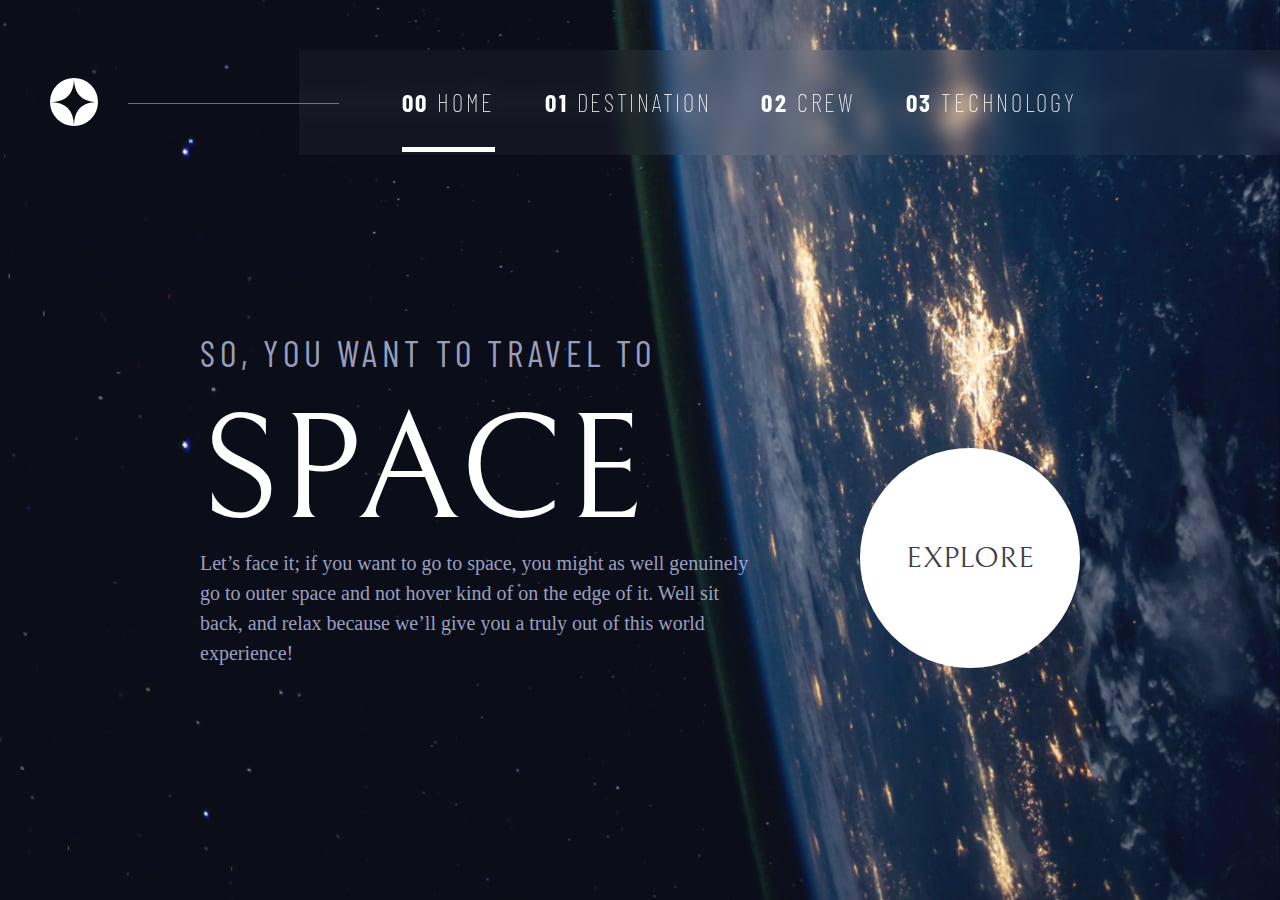
==== index.html @ 1cdf04bd "first commit" ====
<!DOCTYPE html>
<html lang="en">
  <head>
    <meta charset="UTF-8" />
    <meta name="viewport" content="width=device-width, initial-scale=1.0" />
    <link rel="preconnect" href="https://fonts.googleapis.com" />
    <link rel="preconnect" href="https://fonts.gstatic.com" crossorigin />
    <link
      href="https://fonts.googleapis.com/css2?family=Barlow+Condensed:wght@200;300;400&family=Bellefair&display=swap"
      rel="stylesheet"
    />
    <link
      rel="icon"
      type="image/png"
      sizes="32x32"
      href="./assets/favicon-32x32.png"
    />
    <link rel="stylesheet" href="Sass/main.css" />

    <title>Frontend Mentor | Space tourism website</title>
  </head>
  <body>
    <div class="container-wrapper">
      <div class="container-home">
        <nav class="navbar">
          <div class="btn-ham"></div>
          <div class="navbar__logo">
            <img src="images/logo.svg" alt="" />
          </div>
          <div class="navbar__items">
            <ul class="navbar__ul">
              <li class="navbar__item">
                <a class="navbar__link link" href="index.html"
                  ><span>00</span> Home</a
                >
              </li>
              <li class="navbar__item">
                <a class="navbar__link link" href="destination-moon.html">
                  <span>01</span> Destination</a
                >
              </li>
              <li class="navbar__item">
                <a class="navbar__link link" href="crew-commander.html">
                  <span>02</span> Crew</a
                >
              </li>
              <li class="navbar__item">
                <a class="navbar__link link" href="technology-vehicle.html">
                  <span>03</span> Technology</a
                >
              </li>
            </ul>
          </div>
        </nav>
        <div class="home-main">
          <div class="home-main__description">
            <p class="heading-5">So, you want to travel to</p>
            <p class="heading-1">Space</p>
            <p class="para">
              Let’s face it; if you want to go to space, you might as well
              genuinely go to outer space and not hover kind of on the edge of
              it. Well sit back, and relax because we’ll give you a truly out of
              this world experience!
            </p>
          </div>
          <div class="container-explore">
            <div class="explore-btn"><button>EXPLORE</button></div>
          </div>
        </div>
      </div>
    </div>
    <script src="app.js"></script>
    <script src="home.js"></script>
  </body>
</html>
---- Sass/main.css ----
.white-line {
  position: relative;
  top: 0;
  left: 0;
  transform: translateY(-3.5rem);
  width: 100%;
}
@media (max-width: 40.5em) {
  .white-line {
    position: absolute;
    top: 0;
    left: 0;
    width: 100%;
  }
}
.white-line ::before {
  position: absolute;
  content: "";
  background-color: white;
  width: 100%;
  height: 0.5rem;
  bottom: -3.5rem;
}
@media (max-width: 75em) {
  .white-line ::before {
    bottom: -4.5rem;
  }
}
@media (max-width: 40.5em) {
  .white-line ::before {
    bottom: -1.2rem;
  }
}

.white-line-p {
  position: absolute;
  transform: translateY(-3.5rem);
  width: 100%;
}
.white-line-p::after {
  top: 133%;
  left: 0;
  position: absolute;
  content: "";
  background-color: white;
  width: 100%;
  height: 0.2rem;
}

.white-circle {
  color: black !important;
  background-color: white;
}

@-webkit-keyframes slider {
  0% {
    width: 0%;
  }
  100% {
    width: 70%;
  }
}

@keyframes slider {
  0% {
    width: 0%;
  }
  100% {
    width: 70%;
  }
}
*,
*::after,
*::before {
  margin: 0;
  padding: 0;
  box-sizing: inherit;
}

html {
  font-size: 62.5%;
}
@media (max-width: 75em) {
  html {
    font-size: 56.25%;
  }
}
@media (max-width: 56.25em) {
  html {
    font-size: 50%;
  }
}

body {
  box-sizing: border-box;
  height: 100%;
}

.container-destination,
.container-crew,
.container-technology,
.container-home {
  padding-top: 5rem;
}
body {
  /* font-size: 16px; */
  line-height: 1;
  color: #0b0d17;
  box-sizing: border-box;
}

.heading-1 {
  font-size: 15rem;
  font-family: "Bellefair", serif;
  color: #ffffff;
  text-transform: uppercase;
  letter-spacing: unset;
}
@media (max-width: 56.25em) {
  .heading-1 {
    font-size: 18rem;
    letter-spacing: unset;
  }
}
@media (max-width: 75em) {
  .heading-1 {
    font-size: 20rem;
    letter-spacing: unset;
  }
}
@media (max-width: 40.5em) {
  .heading-1 {
    font-size: 10rem;
    max-width: 100%;
    letter-spacing: 1rem;
  }
}

.heading-2 {
  font-size: 10rem;
  font-family: "Bellefair", serif;
  color: #ffffff;
}

.heading-3 {
  font-size: 5rem;
  font-family: "Bellefair", serif;
  text-transform: uppercase;
  color: #ffffff;
  margin-bottom: 3rem;
}
@media (max-width: 40.5em) {
  .heading-3 {
    font-size: 4rem;
  }
}

.heading-4 {
  font-size: 3rem;
  font-family: "Bellefair", serif;
  text-transform: uppercase;
  padding-bottom: 2rem;
  color: rgba(255, 255, 255, 0.397);
}

.heading-5 {
  font-size: 3.6rem;
  font-family: "Barlow Condensed", sans-serif;
  letter-spacing: 4.75px;
  text-transform: uppercase;
  color: #d0d6f9be;
}

.destination,
.meet-crew,
.meet-technology {
  color: white;
  font-size: 2.8rem;
  margin-bottom: 10rem;
}
.destination span,
.meet-crew span,
.meet-technology span {
  color: rgba(255, 255, 255, 0.514);
  font-family: "Barlow Condensed", sans-serif;
  margin-right: 2rem;
}
@media (max-width: 40.5em) {
  .destination,
.meet-crew,
.meet-technology {
    font-size: 2.4rem;
  }
}

.para {
  font-size: 2rem;
  color: #d0d6f9be;
  font-weight: 300;
  line-height: 2.1rem;
}

.crew__description--bio {
  font-size: 2rem;
  color: #d0d6f9;
  font-weight: 300;
  line-height: 2.1rem;
  max-width: 100%;
  margin-bottom: 7rem;
  text-align: center;
}
@media (max-width: 40.5em) {
  .crew__description--bio {
    line-height: 1rem;
  }
}

.planet__para {
  font-size: 1.8rem;
  color: #d0d6f9;
  font-weight: 300;
  line-height: 2.1rem;
  max-width: 40rem;
  padding-bottom: 4rem;
  border-bottom: 1px solid rgba(255, 255, 255, 0.377);
}
@media (max-width: 75em) {
  .planet__para {
    max-width: 70%;
    text-align: center;
    letter-spacing: 1px;
  }
}
@media (max-width: 40.5em) {
  .planet__para {
    line-height: 2.5rem;
    font-weight: 200;
    max-width: 80%;
  }
}

.destination {
  text-transform: uppercase;
}

.sub-heading-1 {
  font-size: 2.6rem;
  font-family: "Bellefair", serif;
  text-transform: uppercase;
  color: #ffffff;
}
@media (max-width: 40.5em) {
  .sub-heading-1 {
    font-size: 3rem;
    letter-spacing: 0.1rem;
  }
}

.sub-heading-2 {
  letter-spacing: 2.35px;
  font-size: 1.2rem;
  font-family: "Bellefair", serif;
  text-transform: uppercase;
  color: #d0d6f9;
  margin-bottom: 1rem;
}

.link {
  font-family: "Barlow Condensed", sans-serif;
  font-size: 1.6rem;
  letter-spacing: 2.7px;
  text-transform: uppercase;
}

@media only screen and (min-width: 1800px) {
  html {
    font-size: 80%;
  }
}
@media only screen and (min-width: 2000px) {
  html {
    font-size: 90%;
  }
}
.btn-ham {
  display: none;
}

.navbar {
  width: 100vw;
  display: flex;
  justify-content: space-between;
  align-items: center;
  padding-left: 5rem;
  position: relative;
}
@media (max-width: 75em) {
  .navbar {
    padding-left: 4rem;
    margin-top: -5rem;
  }
}
.navbar::before {
  content: "";
  position: absolute;
  width: 80vw;
  height: 1px;
  top: 50%;
  left: 10vw;
  background-color: rgba(255, 255, 255, 0.397);
}
@media (max-width: 75em) {
  .navbar::before {
    display: none;
  }
}
.navbar__ul {
  position: relative;
  display: flex;
  height: 100%;
  padding: 4rem 12vw 4rem 8vw;
  background-color: rgba(255, 255, 255, 0.034);
  background-blend-mode: overlay;
  -webkit-backdrop-filter: blur(10px);
          backdrop-filter: blur(10px);
}
@media (max-width: 75em) {
  .navbar__ul {
    padding: 5rem 0vw 5rem 5vw;
  }
}
.navbar__ul::after {
  content: "";
  position: absolute;
  width: 4rem;
  height: 1px;
  top: 50%;
  left: 0;
  background-color: rgba(255, 255, 255, 0.397);
}
@media (max-width: 75em) {
  .navbar__ul::after {
    display: none;
  }
}
.navbar__item {
  list-style-type: none;
  margin-right: 5rem;
}
.navbar__link {
  position: relative;
  font-size: 2.5rem;
  color: #ffffff;
  text-decoration: none;
  font-weight: 100;
  font-family: "Barlow Condensed", sans-serif;
}
@media (max-width: 75em) {
  .navbar__link {
    font-size: 2.5rem;
    position: relative;
  }
}
.navbar__link::before {
  position: absolute;
  content: "";
  background-color: white;
  width: 100%;
  transform: scaleX(0);
  height: 0.5rem;
  bottom: -3.5rem;
  transform-origin: right;
  transition: transform 0.25s ease-in;
}
@media (max-width: 75em) {
  .navbar__link::before {
    bottom: -4.2rem;
  }
}
@media (max-width: 40.5em) {
  .navbar__link::before {
    bottom: -1.2rem;
  }
}
.navbar__link:hover::before {
  transform: scaleX(1);
  transform-origin: left;
}
.navbar__link span {
  display: inline-block;
  font-weight: bold;
  margin-right: 0.05rem;
}
@media (max-width: 75em) {
  .navbar__link span {
    position: absolute;
    width: 100%;
    left: 0%;
    color: transparent;
    margin-right: 0rem;
  }
}
@media (max-width: 40.5em) {
  .navbar .navbar {
    overflow-x: hidden;
    position: relative;
    z-index: 100;
    width: 100vw;
    height: 5rem;
    display: flex;
    justify-content: space-between;
    background-color: red;
  }
  .navbar .navbar__ul {
    display: none;
    position: relative;
    z-index: 100;
    flex-direction: column;
    transition: all 0.8s;
  }
  .navbar .navbar__items {
    display: none;
    position: absolute;
    top: 0;
    right: 0;
    height: 100vh;
    transform: translateX(100%);
    transition: all 0.8s;
    z-index: 100;
  }
  .navbar .navbar__item {
    margin-left: 3rem;
    margin-top: 4.5rem;
  }
  .navbar .navbar__item:first-child {
    margin-top: 12rem;
  }
  .navbar .navbar__item span {
    position: unset;
    display: inline;
    font-weight: bold;
    margin-right: 0.5rem;
    color: white;
  }
  .navbar .navbar__link {
    letter-spacing: 5px;
    font-size: 2.3rem;
  }
  .navbar .navbar__logo {
    margin-top: 3rem;
  }
  .navbar .navbar__ul.show {
    display: flex;
    width: 70vw;
    transition: all 0.8s;
  }
  .navbar .navbar__items.show {
    display: unset;
    width: 70vw;
    -webkit-animation: slider 0.5s;
            animation: slider 0.5s;
    overflow-x: hidden;
  }
  .navbar .btn-ham {
    width: 4rem;
    height: 5px;
    background-color: white;
    order: 1;
    margin-right: 5rem;
    margin-top: 2rem;
    position: relative;
    cursor: pointer;
    z-index: 200;
    display: unset;
  }
  .navbar .btn-ham::before {
    position: absolute;
    content: "";
    width: 100%;
    height: 5px;
    background-color: white;
    transform: translateY(-1.3rem);
  }
  .navbar .btn-ham::after {
    position: absolute;
    content: "";
    width: 100%;
    height: 5px;
    background-color: white;
    transform: translateY(1.3rem);
  }
  .navbar .btn-ham.close {
    width: 4rem;
    height: 5px;
    background-color: transparent;
    order: 1;
    margin-right: 5rem;
    margin-top: 3.8rem;
    position: relative;
    cursor: pointer;
    z-index: 200;
    display: unset;
  }
  .navbar .btn-ham.close::before {
    position: absolute;
    content: "";
    width: 100%;
    height: 5px;
    background-color: white;
    transform: translateY(-1.3rem) rotate(45deg);
    transition: all 0.3s;
  }
  .navbar .btn-ham.close::after {
    position: absolute;
    content: "";
    width: 100%;
    height: 5px;
    background-color: white;
    transform: translateY(-1.3rem) rotate(-45deg);
    transition: all 0.3s;
  }
}

@media only screen and (min-width: 1800px) {
  .navbar__link,
.link {
    position: relative;
    font-size: 2rem;
    color: #ffffff;
    text-decoration: none;
    font-weight: 100;
    font-family: "Barlow Condensed", sans-serif;
  }
}
.container-crew {
  background: url(/images/background-crew-desktop.jpg);
  height: 100vh;
  margin: 0 auto;
  background-repeat: no-repeat;
  background-size: cover;
  background-position: top;
  overflow-y: hidden;
}
@media (max-width: 75em) {
  .container-crew {
    background: url(/images/background-crew-tablet.jpg);
    background-repeat: no-repeat;
    background-size: cover;
    height: 100%;
    overflow-y: unset;
  }
}
@media (max-width: 56.25em) {
  .container-crew {
    height: 100%;
    background: url(/images/background-crew-tablet.jpg);
    background-repeat: no-repeat;
    background-size: cover;
  }
}
@media (max-width: 40.5em) {
  .container-crew {
    height: 100%;
    overflow-y: hidden;
    background: url(/images/background-crew-mobile.jpg);
    background-repeat: no-repeat;
    background-size: cover;
    overflow-y: scroll;
  }
}

.meet-crew {
  display: none;
}

@media (min-width: 75.5em) {
  .meet-crew {
    display: unset;
  }
}
@media (max-width: 56.25em) {
  .meet-crew {
    display: none;
  }
}
@media (max-width: 40.5em) {
  .meet-crew {
    display: none;
  }
}

.meet-crew-phone {
  order: -3;
}
@media (min-width: 75.5em) {
  .meet-crew-phone {
    display: none;
  }
}
@media (max-width: 75em) {
  .meet-crew-phone {
    text-align: left;
    width: 120%;
    color: white;
    font-size: 2.8rem;
  }
  .meet-crew-phone span {
    color: rgba(255, 255, 255, 0.514);
    font-family: "Barlow Condensed", sans-serif;
    margin-right: 2rem;
  }
}
@media (max-width: 56.25em) {
  .meet-crew-phone {
    text-align: left;
    width: 120%;
    color: white;
    font-size: 2.8rem;
  }
  .meet-crew-phone span {
    color: rgba(255, 255, 255, 0.514);
    font-family: "Barlow Condensed", sans-serif;
    margin-right: 2rem;
  }
}
@media (max-width: 40.5em) {
  .meet-crew-phone {
    font-size: 2.6rem;
    text-align: center;
    color: white;
    margin-top: -5rem;
  }
  .meet-crew-phone span {
    color: #7e7a7a;
  }
}

.crew {
  margin: 6rem 17rem 0rem 17rem;
  display: flex;
  gap: 15rem;
  height: 75vh;
}
@media (max-width: 75em) {
  .crew {
    flex-direction: column;
    margin-top: 8rem;
    height: 50%;
    align-items: center;
    text-align: center;
  }
}
@media (max-width: 56.25em) {
  .crew {
    flex-direction: column;
    margin-top: 8rem;
    height: 50%;
    align-items: center;
    text-align: center;
    height: 80vh;
  }
}
@media (max-width: 40.5em) {
  .crew {
    margin: 10rem 0rem 0rem 0rem;
    gap: 5rem;
  }
}
.crew__container {
  display: flex;
  flex-direction: column;
  max-width: 50rem;
}
@media (max-width: 75em) {
  .crew__container {
    max-width: 60rem;
    display: flex;
    flex-direction: column;
    justify-content: center;
    align-items: center;
  }
}
@media (max-width: 40.5em) {
  .crew__container {
    max-width: 80%;
  }
}
.crew__descripiton--title {
  padding-bottom: 5rem;
}
@media (max-width: 40.5em) {
  .crew__descripiton {
    max-width: 80%;
  }
}
@media (max-width: 75em) {
  .crew__image {
    height: 100%;
    width: 50rem;
  }
}
@media (max-width: 56.25em) {
  .crew__image {
    height: 100%;
    width: 70%;
    color: red;
  }
}
@media (max-width: 40.5em) {
  .crew__image {
    height: 100%;
    max-width: 45rem;
    order: -1;
  }
}
.crew__image img {
  height: 100%;
  width: 500px;
}
@media (max-width: 56.25em) {
  .crew__image img {
    width: 100%;
    height: 120%;
  }
}
@media (max-width: 40.5em) {
  .crew__image img {
    width: 100%;
    height: 100%;
  }
}
@media (max-width: 40.5em) {
  .crew__image {
    max-height: 120%;
    width: 90%;
    margin-bottom: 0rem;
    border-bottom: 0.1px solid rgba(255, 255, 255, 0.171);
  }
}
.crew__switch {
  display: flex;
}
@media (max-width: 40.5em) {
  .crew__switch {
    order: -1;
    margin-bottom: 4rem;
  }
}
.crew__switch--list {
  display: flex;
  list-style: none;
}
.crew__switch--item {
  margin-right: 1.8rem;
  width: 1.5rem;
  height: 1.5rem;
  position: relative;
}
.crew__switch--link {
  background-color: white;
  position: absolute;
  left: 50%;
  top: 50%;
  transform: translate(-50%, -50%);
  padding: 0.3rem;
  width: 100%;
  height: 100%;
  background-color: rgba(255, 255, 255, 0.281);
  border-radius: 50%;
}
.crew__switch--link:hover {
  background-color: white;
  transition: all 0.4s;
}

.white-link {
  background-color: white;
  width: 120%;
  height: 120%;
}

.container-destination {
  background: url(/images/background-destination-desktop.jpg);
  height: 100vh;
  margin: 0 auto;
  background-repeat: no-repeat;
  background-size: cover;
}
@media (max-width: 75em) {
  .container-destination {
    background: url(/images/background-destination-tablet.jpg);
    background-repeat: no-repeat;
    background-size: cover;
    height: 100%;
  }
}
@media (max-width: 56.25em) {
  .container-destination {
    background: url(/images/background-destination-tablet.jpg);
    background-repeat: no-repeat;
    background-size: cover;
    height: 100%;
  }
}
@media (max-width: 40.5em) {
  .container-destination {
    height: auto;
    overflow-y: hidden;
    background: url(/images/background-destination-mobile.jpg);
    background-repeat: no-repeat;
    background-size: cover;
    overflow-y: scroll;
  }
}

.planet__header {
  margin-left: 17rem;
  margin-top: 6rem;
}
@media (max-width: 75em) {
  .planet__header {
    margin-left: 5rem;
  }
}
@media (max-width: 40.5em) {
  .planet__header {
    display: flex;
    margin-left: 0;
    justify-content: center;
  }
}

.planet {
  display: flex;
  justify-content: center;
  gap: 18rem;
}
@media (max-width: 75em) {
  .planet {
    flex-direction: column;
    gap: 10rem;
    align-items: center;
  }
}
@media (max-width: 75em) {
  .planet__img {
    width: 40%;
  }
}
.planet__img img {
  width: 110%;
  height: auto;
}
@media (max-width: 75em) {
  .planet__img img {
    width: 100%;
  }
}
.planet__description {
  max-width: 50rem;
}
@media (max-width: 75em) {
  .planet__description {
    min-width: 100%;
    display: flex;
    flex-direction: column;
    align-items: center;
    justify-content: center;
    gap: 2rem;
  }
}
.planet__list {
  display: flex;
  margin-bottom: 2.7rem;
}
.planet__ul {
  position: relative;
  display: flex;
}
.planet__item {
  list-style-type: none;
  margin-right: 2.2rem;
}
.planet__link {
  position: relative;
  font-size: 2rem;
  color: #d0d6f9;
  text-decoration: none;
  font-weight: 100;
  font-family: "Barlow Condensed", sans-serif;
}
.planet__link:hover {
  color: #ffffff;
}
.planet__link::before {
  position: absolute;
  content: "";
  background-color: #ffffff;
  width: 100%;
  transform: scaleX(0);
  height: 0.2rem;
  bottom: -1rem;
  transform-origin: right;
  transition: transform 0.25s ease-in;
}
.planet__link:hover::before {
  transform: scaleX(1);
  transform-origin: left;
}
.planet__data {
  margin-top: 2rem;
  display: flex;
}
@media (max-width: 75em) {
  .planet__data {
    gap: 20vw;
    margin-bottom: 12rem;
  }
}
.planet__data--distance {
  margin-right: 4rem;
}
@media (max-width: 40.5em) {
  .planet__data {
    flex-direction: column;
    gap: 10vw;
    margin-bottom: 5rem;
    justify-content: center;
    text-align: center;
  }
  .planet__data--distance {
    margin-right: 0rem;
  }
}

.container-home {
  background: url(/images/background-home-desktop.jpg);
  height: 100vh;
  margin: 0 auto;
  background-repeat: no-repeat;
  background-size: cover;
  background-position: right;
}
@media (max-width: 75em) {
  .container-home {
    background: url(/images/background-home-tablet.jpg);
    background-repeat: no-repeat;
    background-size: cover;
    background-position: center;
    height: 100vh;
  }
}
@media (max-width: 56.25em) {
  .container-home {
    background: url(/images/background-home-tablet.jpg);
    background-repeat: no-repeat;
    background-size: cover;
    background-position: center;
    height: 100vh;
  }
}
@media (max-width: 40.5em) {
  .container-home {
    height: 100vh;
    overflow-y: hidden;
    background: url(/images/background-home-mobile.jpg);
    background-repeat: no-repeat;
    background-size: cover;
    overflow-y: scroll;
  }
}

.home-main {
  margin: 20vh 20rem 0vh 20rem;
  display: flex;
  align-items: flex-end;
  justify-content: space-between;
}
@media (max-width: 75em) {
  .home-main {
    flex-direction: column;
    margin: 0rem 0rem 0rem 0rem;
    text-align: center;
    justify-content: center;
    align-items: center;
  }
}
@media (max-width: 40.5em) {
  .home-main {
    flex-direction: column;
    margin: 8rem 0rem 4rem 0rem;
    text-align: center;
    justify-content: center;
    align-items: center;
  }
}
.home-main__description {
  max-width: 55rem;
}
@media (max-width: 75em) {
  .home-main__description {
    margin-bottom: 6rem;
  }
}
@media (max-width: 75em) {
  .home-main__description {
    min-width: 37rem;
    max-width: 80%;
  }
}
.home-main .heading-5 {
  margin-bottom: 2.7rem;
}
@media (max-width: 75em) {
  .home-main .heading-5 {
    padding-top: 4rem;
  }
}
@media (max-width: 56.25em) {
  .home-main .heading-5 {
    font-size: 3.2rem;
    padding-top: 10rem;
  }
}
.home-main .para {
  line-height: 30px;
  font-size: 2rem;
  font-weight: 300;
}

.container-technology {
  background: url(/images/background-technology-desktop.jpg);
  height: 100vh;
  margin: 0 auto;
  background-repeat: no-repeat;
  background-size: cover;
  background-position: top;
  overflow-y: hidden;
}
@media (max-width: 75em) {
  .container-technology {
    background: url(/images/background-technology-tablet.jpg);
    background-repeat: no-repeat;
    background-size: cover;
    height: 100%;
    overflow-y: scroll;
  }
}
@media (max-width: 56.25em) {
  .container-technology {
    background: url(/images/background-technology-tablet.jpg);
    background-repeat: no-repeat;
    background-size: cover;
    height: 100vh;
    overflow-y: scroll;
  }
}
@media (max-width: 40.5em) {
  .container-technology {
    background: url(/images/background-technology-mobile.jpg);
  }
}

.meet-technology {
  margin: 5rem 0rem 5rem 15rem;
}
@media (max-width: 75em) {
  .meet-technology {
    margin-left: 4.5rem;
  }
}
@media (max-width: 40.5em) {
  .meet-technology {
    width: 100%;
    text-align: center;
    margin-left: 0rem;
  }
}

.technology__right {
  display: flex;
  gap: 8rem;
}
@media (max-width: 75em) {
  .technology__right {
    flex-direction: column;
    gap: 2rem;
  }
}

.technology__showcase {
  display: flex;
  justify-content: space-between;
  margin-left: 15rem;
  gap: 8rem;
}
@media (max-width: 75em) {
  .technology__showcase {
    flex-direction: column;
    flex-direction: column-reverse;
    margin-left: 0rem;
    margin-top: 15rem;
    align-items: center;
    margin-bottom: 7rem;
  }
}
@media (max-width: 75em) {
  .technology__showcase--ul {
    display: flex;
    align-items: center;
    justify-content: center;
    gap: 2rem;
    margin-top: -10rem;
  }
}
.technology__showcase--item {
  width: 8.5rem;
  height: 8.5rem;
  list-style-type: none;
  margin-bottom: 3rem;
}
.technology__showcase--link {
  display: flex;
  color: white;
  border: 0.5px solid white;
  font-size: 5rem;
  width: 100%;
  height: 100%;
  border-radius: 50%;
  text-align: center;
  justify-content: center;
  align-items: center;
  text-decoration: none;
}
.technology__showcase--link:hover {
  color: black;
  background-color: white;
}
.technology__showcase--description {
  max-width: 45rem;
}
@media (max-width: 75em) {
  .technology__showcase--description {
    text-align: center;
    max-width: 55rem;
  }
}
.technology__showcase--image-1 {
  height: 50rem;
  width: 50rem;
  -o-object-fit: cover;
     object-fit: cover;
  background: url(/images/image-launch-vehicle-portrait.jpg);
  transform: translate(0rem, -8rem);
  background-repeat: no-repeat;
  background-size: cover;
  background-position: center;
}
@media (max-width: 75em) {
  .technology__showcase--image-1 {
    width: 100vw;
    height: 40rem;
    background: url(/images/image-launch-vehicle-landscape.jpg);
    background-repeat: no-repeat;
    background-size: cover;
    background-position: center;
  }
}
.technology__showcase--image-2 {
  height: 50rem;
  width: 50rem;
  -o-object-fit: cover;
     object-fit: cover;
  background: url(/images/image-spaceport-portrait.jpg);
  transform: translate(0rem, -8rem);
  background-repeat: no-repeat;
  background-size: cover;
  background-position: center;
}
@media (max-width: 75em) {
  .technology__showcase--image-2 {
    width: 100vw;
    height: 40rem;
    background: url(/images/image-spaceport-landscape.jpg);
    background-repeat: no-repeat;
    background-size: cover;
    background-position: center;
  }
}
.technology__showcase--image-3 {
  height: 50rem;
  width: 50rem;
  -o-object-fit: cover;
     object-fit: cover;
  background: url(/images/image-space-capsule-portrait.jpg);
  transform: translate(0rem, -8rem);
  background-repeat: no-repeat;
  background-size: cover;
  background-position: center;
}
@media (max-width: 75em) {
  .technology__showcase--image-3 {
    width: 100vw;
    height: 40rem;
    background: url(/images/image-space-capsule-landscape.jpg);
    background-repeat: no-repeat;
    background-size: cover;
    background-position: center;
  }
}

.technology__showcase--description-subhead {
  font-size: 1.7rem;
  text-transform: uppercase;
  color: #d0d6f9be;
  margin-bottom: 2rem;
}

.para {
  line-height: 2.4rem;
}

.explore-btn {
  position: relative;
  display: flex;
  align-items: center;
  justify-content: center;
  width: 22rem;
  height: 22rem;
  border-radius: 50%;
  background: #ffffff;
  font-size: 3rem;
  transition: transform 0.3s;
}
.explore-btn button {
  border-style: none;
  outline: none;
  font-size: 3rem;
  font-family: "Bellefair", serif;
  font-weight: 300;
  color: #0b0d17;
  background-color: transparent;
}
@media (max-width: 75em) {
  .explore-btn button {
    font-size: 3.7rem;
    letter-spacing: 1rem;
  }
}
@media (max-width: 75em) {
  .explore-btn {
    width: 30rem;
    height: 30rem;
  }
}
.explore-btn ::before {
  position: absolute;
  z-index: 0;
  content: "";
  width: 34rem;
  height: 34rem;
  top: 50%;
  left: 50%;
  transform: translate(-50%, -50%) scale(0.6);
  border-radius: 50%;
  background: rgba(255, 255, 255, 0.212) 10%;
  font-size: 3rem;
  transition: transform 0.3s;
}
@media (max-width: 75em) {
  .explore-btn ::before {
    width: 40rem;
    height: 40rem;
  }
}
.explore-btn:hover ::before {
  cursor: pointer;
  transform: translate(-50%, -50%) scale(1);
}/*# sourceMappingURL=main.css.map */
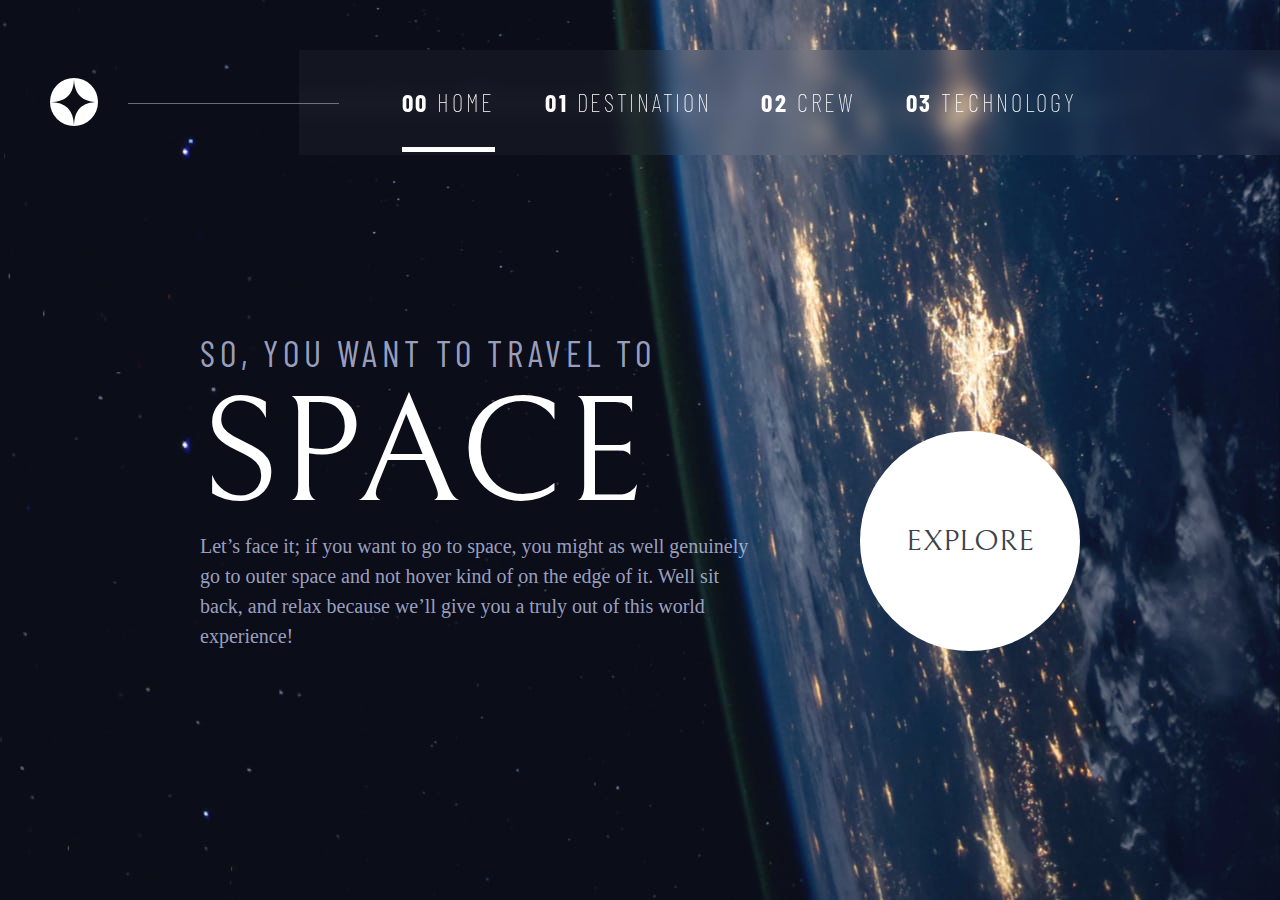
==== commit 2d38094f: "update home page" ====
--- a/index.html
+++ b/index.html
@@ -54,7 +54,7 @@
         </nav>
         <div class="home-main">
           <div class="home-main__description">
-            <p class="heading-5">So, you want to travel to</p>
+            <p class="heading-5-home">So, you want to travel to</p>
             <p class="heading-1">Space</p>
             <p class="para">
               Let’s face it; if you want to go to space, you might as well
--- a/Sass/main.css
+++ b/Sass/main.css
@@ -94,6 +94,7 @@
 body {
   box-sizing: border-box;
   height: 100%;
+  overflow-x: hidden;
 }
 
 .container-destination,
@@ -169,6 +170,15 @@
   letter-spacing: 4.75px;
   text-transform: uppercase;
   color: #d0d6f9be;
+}
+
+.heading-5-home {
+  font-size: 3.6rem;
+  font-family: "Barlow Condensed", sans-serif;
+  letter-spacing: 4.75px;
+  text-transform: uppercase;
+  color: #d0d6f9be;
+  margin-bottom: 1rem;
 }
 
 .destination,
@@ -533,39 +543,64 @@
   }
 }
 .container-crew {
-  background: url(/images/background-crew-desktop.jpg);
-  height: 100vh;
+  background: url(../images/background-crew-desktop.jpg);
   margin: 0 auto;
   background-repeat: no-repeat;
   background-size: cover;
   background-position: top;
   overflow-y: hidden;
+  position: absolute;
+  top: 0;
+  left: 0;
+  overflow-y: scroll;
+  /* Preserve aspet ratio */
+  min-width: 100%;
+  min-height: 100%;
 }
 @media (max-width: 75em) {
   .container-crew {
-    background: url(/images/background-crew-tablet.jpg);
+    background: url(../images/background-crew-tablet.jpg);
     background-repeat: no-repeat;
     background-size: cover;
-    height: 100%;
     overflow-y: unset;
+    position: absolute;
+    top: 0;
+    left: 0;
+    overflow-y: scroll;
+    /* Preserve aspet ratio */
+    min-width: 100%;
+    min-height: 100%;
   }
 }
 @media (max-width: 56.25em) {
   .container-crew {
     height: 100%;
-    background: url(/images/background-crew-tablet.jpg);
+    background: url(../images/background-crew-tablet.jpg);
     background-repeat: no-repeat;
     background-size: cover;
+    position: absolute;
+    top: 0;
+    left: 0;
+    overflow-y: scroll;
+    /* Preserve aspet ratio */
+    min-width: 100%;
+    min-height: 100%;
   }
 }
 @media (max-width: 40.5em) {
   .container-crew {
-    height: 100%;
     overflow-y: hidden;
-    background: url(/images/background-crew-mobile.jpg);
+    background: url(../images/background-crew-mobile.jpg);
     background-repeat: no-repeat;
     background-size: cover;
     overflow-y: scroll;
+    position: absolute;
+    top: 0;
+    left: 0;
+    overflow-y: scroll;
+    /* Preserve aspet ratio */
+    min-width: 100%;
+    min-height: 100%;
   }
 }
 
@@ -780,36 +815,59 @@
 }
 
 .container-destination {
-  background: url(/images/background-destination-desktop.jpg);
-  height: 100vh;
+  background: url(../images/background-destination-desktop.jpg);
   margin: 0 auto;
   background-repeat: no-repeat;
   background-size: cover;
+  position: absolute;
+  top: 0;
+  left: 0;
+  overflow-y: scroll;
+  /* Preserve aspet ratio */
+  min-width: 100%;
+  min-height: 100%;
 }
 @media (max-width: 75em) {
   .container-destination {
-    background: url(/images/background-destination-tablet.jpg);
+    background: url(../images/background-destination-tablet.jpg);
     background-repeat: no-repeat;
     background-size: cover;
-    height: 100%;
+    position: absolute;
+    top: 0;
+    left: 0;
+    overflow-y: scroll;
+    /* Preserve aspet ratio */
+    min-width: 100%;
+    min-height: 100%;
   }
 }
 @media (max-width: 56.25em) {
   .container-destination {
-    background: url(/images/background-destination-tablet.jpg);
+    background: url(../images/background-destination-tablet.jpg);
     background-repeat: no-repeat;
     background-size: cover;
-    height: 100%;
+    position: absolute;
+    top: 0;
+    left: 0;
+    overflow-y: scroll;
+    /* Preserve aspet ratio */
+    min-width: 100%;
+    min-height: 100%;
   }
 }
 @media (max-width: 40.5em) {
   .container-destination {
     height: auto;
-    overflow-y: hidden;
-    background: url(/images/background-destination-mobile.jpg);
+    background: url(../images/background-destination-mobile.jpg);
     background-repeat: no-repeat;
     background-size: cover;
     overflow-y: scroll;
+    position: absolute;
+    top: 0;
+    left: 0;
+    /* Preserve aspet ratio */
+    min-width: 100%;
+    min-height: 100%;
   }
 }
 
@@ -934,39 +992,59 @@
 }
 
 .container-home {
-  background: url(/images/background-home-desktop.jpg);
-  height: 100vh;
+  background: url(../images/background-home-desktop.jpg);
   margin: 0 auto;
   background-repeat: no-repeat;
   background-size: cover;
   background-position: right;
+  position: absolute;
+  top: 0;
+  left: 0;
+  /* Preserve aspet ratio */
+  min-width: 100%;
+  min-height: 100%;
 }
 @media (max-width: 75em) {
   .container-home {
-    background: url(/images/background-home-tablet.jpg);
+    background: url(../images/background-home-tablet.jpg);
     background-repeat: no-repeat;
     background-size: cover;
     background-position: center;
-    height: 100vh;
+    position: absolute;
+    top: 0;
+    left: 0;
+    /* Preserve aspet ratio */
+    min-width: 100%;
+    min-height: 100%;
   }
 }
 @media (max-width: 56.25em) {
   .container-home {
-    background: url(/images/background-home-tablet.jpg);
+    background: url(../images/background-home-tablet.jpg);
     background-repeat: no-repeat;
     background-size: cover;
     background-position: center;
-    height: 100vh;
+    position: absolute;
+    top: 0;
+    left: 0;
+    overflow-y: scroll;
+    /* Preserve aspet ratio */
+    min-width: 100%;
+    min-height: 100%;
   }
 }
 @media (max-width: 40.5em) {
   .container-home {
-    height: 100vh;
-    overflow-y: hidden;
-    background: url(/images/background-home-mobile.jpg);
+    background-position: center;
+    background: url(../images/background-home-mobile.jpg);
     background-repeat: no-repeat;
     background-size: cover;
-    overflow-y: scroll;
+    position: absolute;
+    top: 0;
+    left: 0;
+    /* Preserve aspet ratio */
+    min-width: 100%;
+    min-height: 100%;
   }
 }
 
@@ -988,7 +1066,7 @@
 @media (max-width: 40.5em) {
   .home-main {
     flex-direction: column;
-    margin: 8rem 0rem 4rem 0rem;
+    margin: 8rem 0rem 9rem 0rem;
     text-align: center;
     justify-content: center;
     align-items: center;
@@ -1029,35 +1107,47 @@
 }
 
 .container-technology {
-  background: url(/images/background-technology-desktop.jpg);
-  height: 100vh;
+  background: url(../images/background-technology-desktop.jpg);
   margin: 0 auto;
   background-repeat: no-repeat;
   background-size: cover;
   background-position: top;
-  overflow-y: hidden;
+  position: absolute;
+  top: 0;
+  left: 0;
+  /* Preserve aspet ratio */
+  min-width: 100%;
+  min-height: 100%;
 }
 @media (max-width: 75em) {
   .container-technology {
-    background: url(/images/background-technology-tablet.jpg);
+    background: url(../images/background-technology-tablet.jpg);
     background-repeat: no-repeat;
     background-size: cover;
-    height: 100%;
-    overflow-y: scroll;
+    position: absolute;
+    top: 0;
+    left: 0;
+    /* Preserve aspet ratio */
+    min-width: 100%;
+    min-height: 100%;
   }
 }
 @media (max-width: 56.25em) {
   .container-technology {
-    background: url(/images/background-technology-tablet.jpg);
+    background: url(../images/background-technology-tablet.jpg);
     background-repeat: no-repeat;
     background-size: cover;
-    height: 100vh;
-    overflow-y: scroll;
+    position: absolute;
+    top: 0;
+    left: 0;
+    /* Preserve aspet ratio */
+    min-width: 100%;
+    min-height: 100%;
   }
 }
 @media (max-width: 40.5em) {
   .container-technology {
-    background: url(/images/background-technology-mobile.jpg);
+    background: url(../images/background-technology-mobile.jpg);
   }
 }
 
@@ -1150,7 +1240,7 @@
   width: 50rem;
   -o-object-fit: cover;
      object-fit: cover;
-  background: url(/images/image-launch-vehicle-portrait.jpg);
+  background: url(../images/image-launch-vehicle-portrait.jpg);
   transform: translate(0rem, -8rem);
   background-repeat: no-repeat;
   background-size: cover;
@@ -1160,7 +1250,7 @@
   .technology__showcase--image-1 {
     width: 100vw;
     height: 40rem;
-    background: url(/images/image-launch-vehicle-landscape.jpg);
+    background: url(../images/image-launch-vehicle-landscape.jpg);
     background-repeat: no-repeat;
     background-size: cover;
     background-position: center;
@@ -1171,7 +1261,7 @@
   width: 50rem;
   -o-object-fit: cover;
      object-fit: cover;
-  background: url(/images/image-spaceport-portrait.jpg);
+  background: url(../images/image-spaceport-portrait.jpg);
   transform: translate(0rem, -8rem);
   background-repeat: no-repeat;
   background-size: cover;
@@ -1181,7 +1271,7 @@
   .technology__showcase--image-2 {
     width: 100vw;
     height: 40rem;
-    background: url(/images/image-spaceport-landscape.jpg);
+    background: url(../images/image-spaceport-landscape.jpg);
     background-repeat: no-repeat;
     background-size: cover;
     background-position: center;
@@ -1192,7 +1282,7 @@
   width: 50rem;
   -o-object-fit: cover;
      object-fit: cover;
-  background: url(/images/image-space-capsule-portrait.jpg);
+  background: url(../images/image-space-capsule-portrait.jpg);
   transform: translate(0rem, -8rem);
   background-repeat: no-repeat;
   background-size: cover;
@@ -1202,7 +1292,7 @@
   .technology__showcase--image-3 {
     width: 100vw;
     height: 40rem;
-    background: url(/images/image-space-capsule-landscape.jpg);
+    background: url(../images/image-space-capsule-landscape.jpg);
     background-repeat: no-repeat;
     background-size: cover;
     background-position: center;
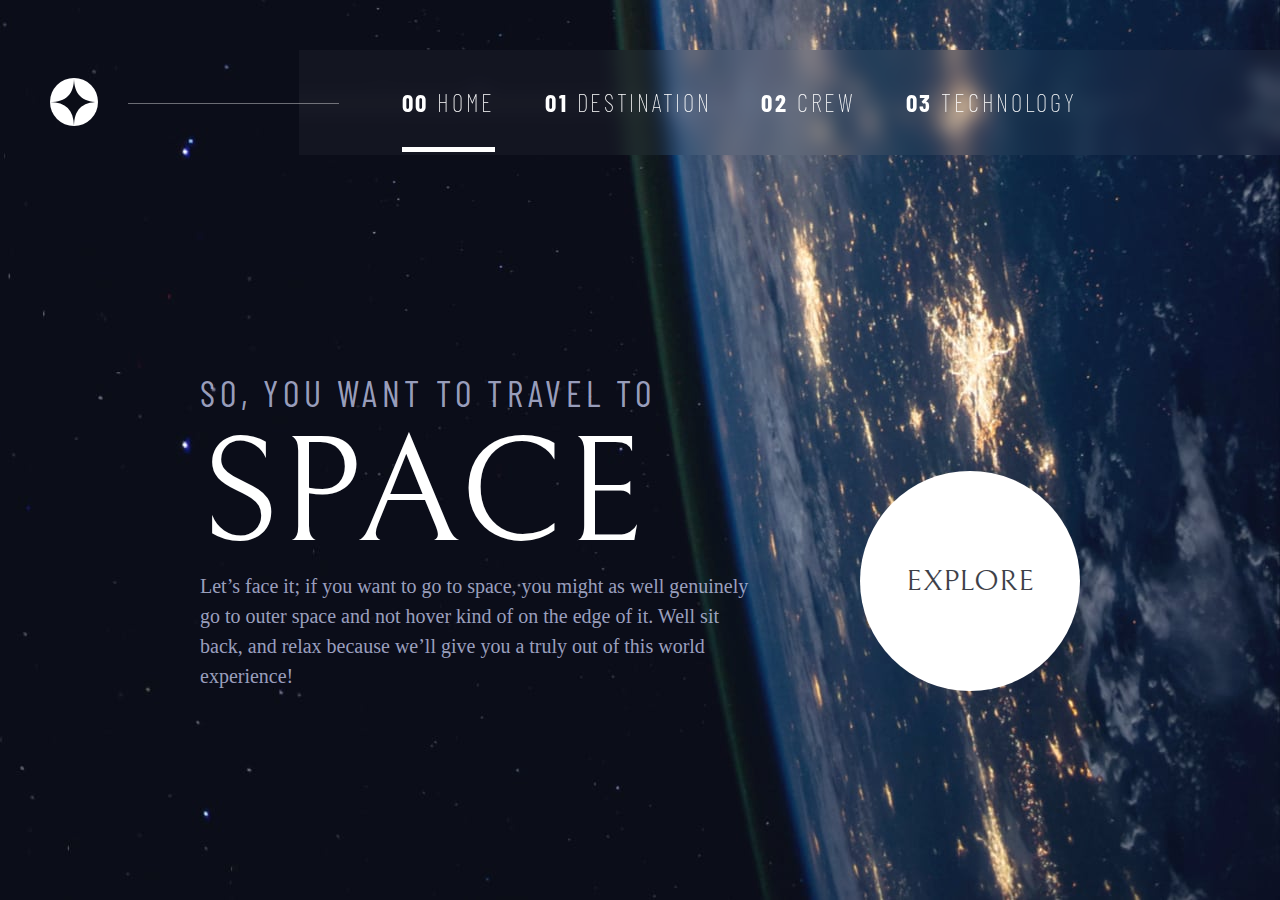
==== commit d80e9478: "add class to body" ====
--- a/index.html
+++ b/index.html
@@ -19,7 +19,7 @@
 
     <title>Frontend Mentor | Space tourism website</title>
   </head>
-  <body>
+  <body class="home-body">
     <div class="container-wrapper">
       <div class="container-home">
         <nav class="navbar">
--- a/Sass/main.css
+++ b/Sass/main.css
@@ -93,6 +93,12 @@
 
 body {
   box-sizing: border-box;
+  height: 100vh;
+  overflow-x: hidden;
+}
+
+.home-body {
+  box-sizing: border-box;
   height: 100%;
   overflow-x: hidden;
 }
@@ -178,6 +184,7 @@
   letter-spacing: 4.75px;
   text-transform: uppercase;
   color: #d0d6f9be;
+  margin-top: 4rem;
   margin-bottom: 1rem;
 }
 
@@ -601,6 +608,9 @@
     /* Preserve aspet ratio */
     min-width: 100%;
     min-height: 100%;
+    overflow-x: hidden;
+    -ms-scroll-chaining: none;
+        overscroll-behavior: none;
   }
 }
 
@@ -699,6 +709,7 @@
   .crew {
     margin: 10rem 0rem 0rem 0rem;
     gap: 5rem;
+    height: 100vh;
   }
 }
 .crew__container {
@@ -1066,7 +1077,7 @@
 @media (max-width: 40.5em) {
   .home-main {
     flex-direction: column;
-    margin: 8rem 0rem 9rem 0rem;
+    margin: 0rem 0rem 9rem 0rem;
     text-align: center;
     justify-content: center;
     align-items: center;
